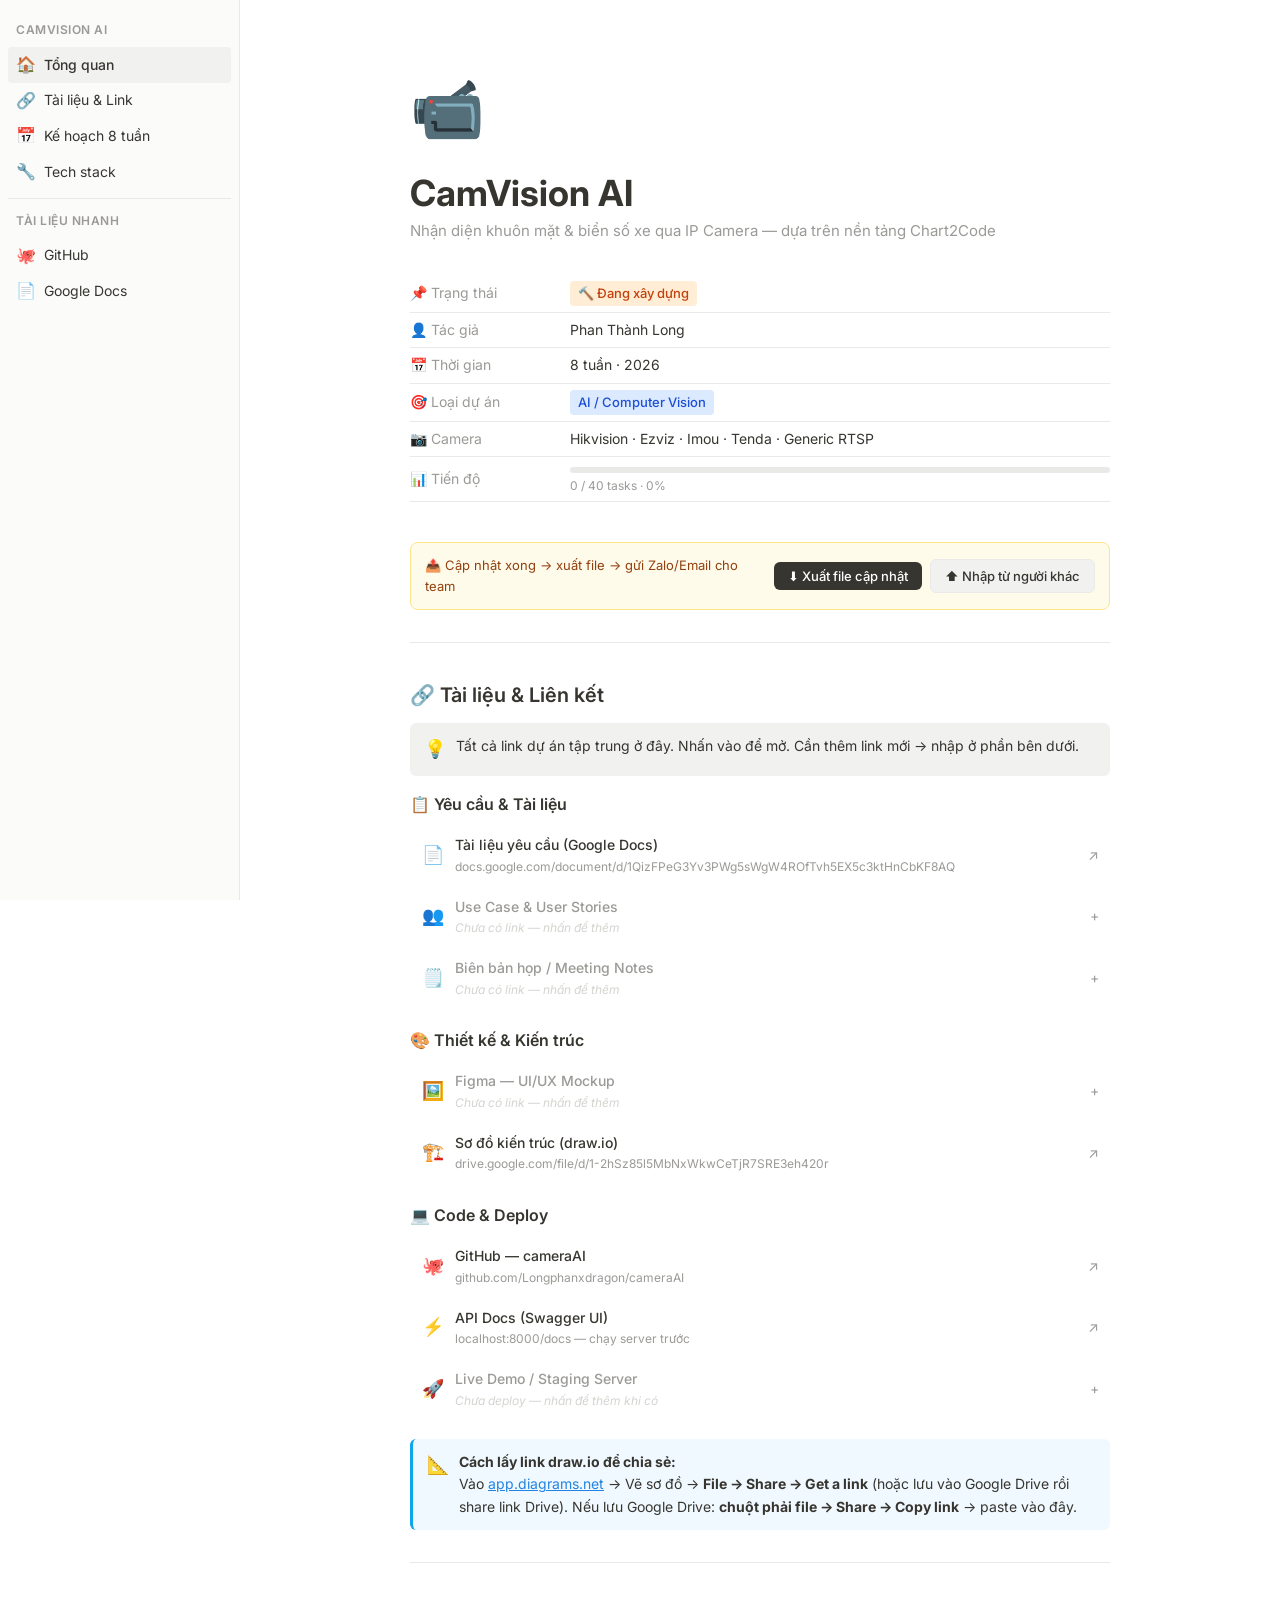
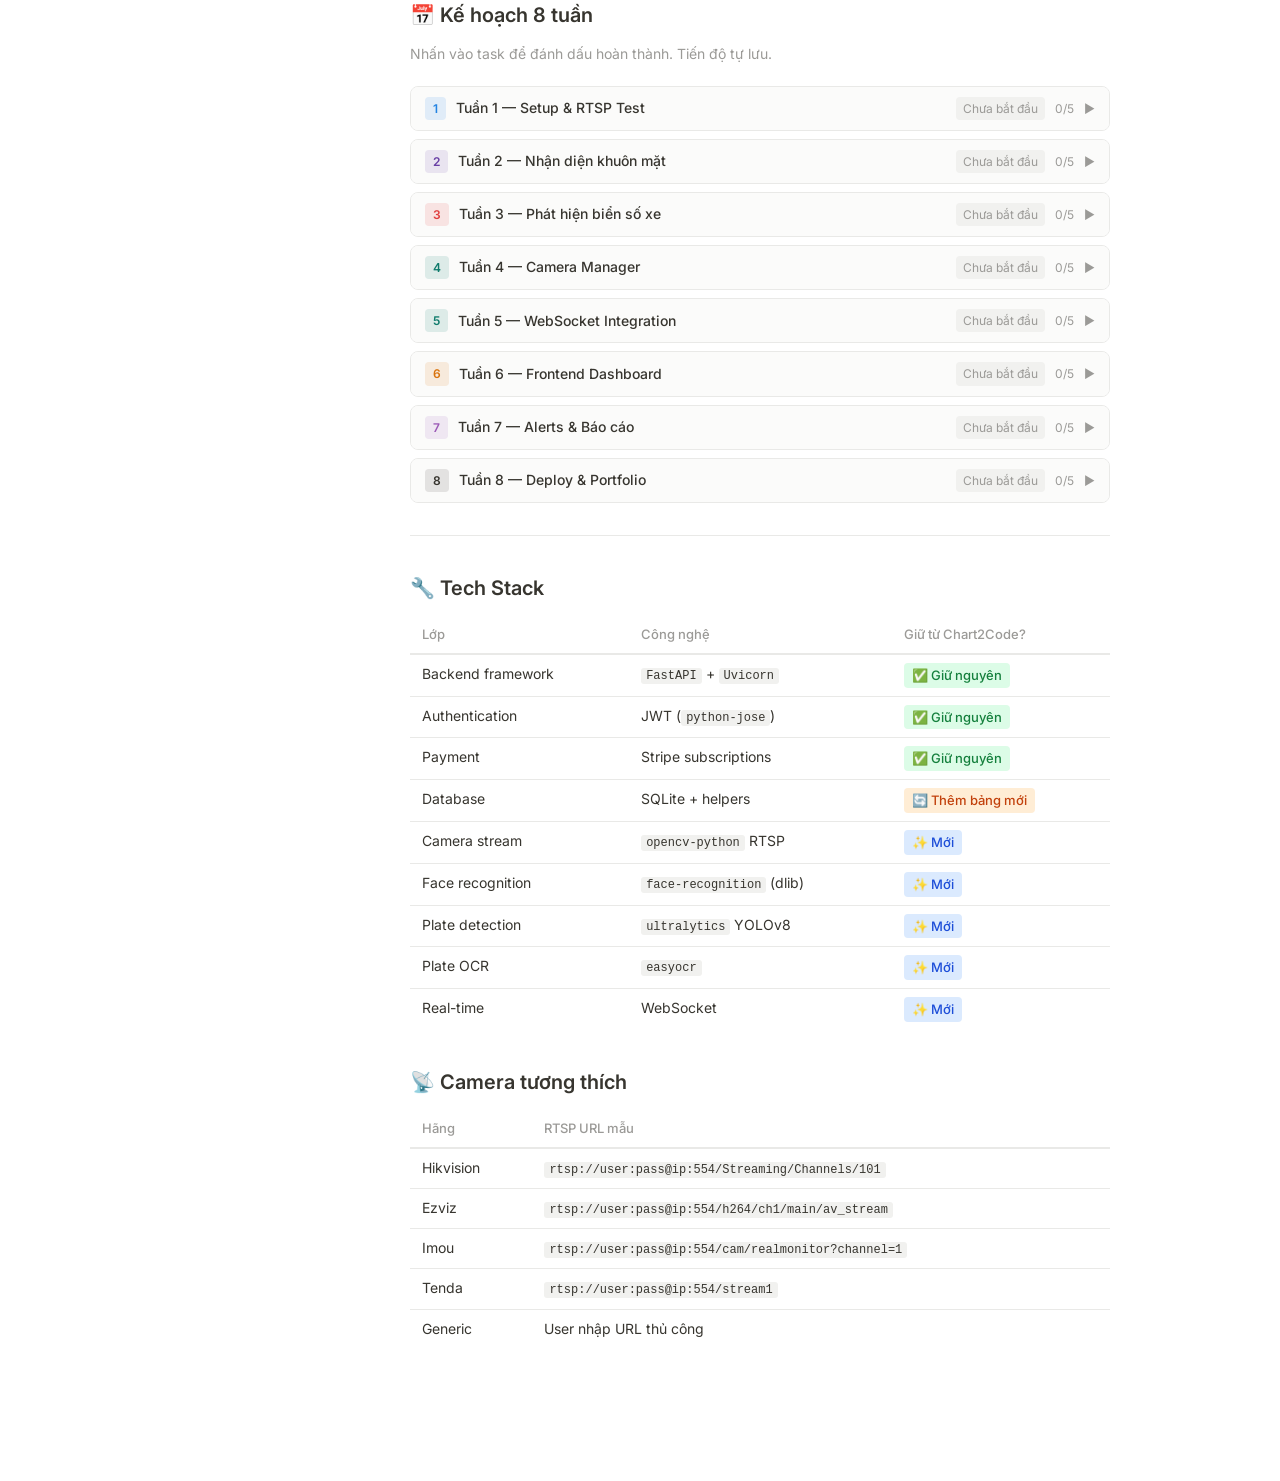
==== PROJECT_HUB.html @ f89daebc "feat: initial CamVision AI - IP camera face and plate recognition based on Chart2Code" ====
<!DOCTYPE html>
<html lang="vi">
<head>
  <meta charset="UTF-8" />
  <meta name="viewport" content="width=device-width, initial-scale=1.0" />
  <title>CamVision AI — Project Hub</title>
  <link href="https://fonts.googleapis.com/css2?family=Inter:wght@400;500;600;700&display=swap" rel="stylesheet" />
  <style>
    * { box-sizing: border-box; margin: 0; padding: 0; }

    :root {
      --text:     #37352f;
      --muted:    #9b9a97;
      --border:   #e9e9e7;
      --hover:    #f1f1ef;
      --blue:     #2383e2;
      --green:    #0f7b6c;
      --orange:   #d9730d;
      --red:      #e03e3e;
      --purple:   #6940a5;
      --bg:       #ffffff;
      --sidebar:  #fbfbfa;
      --tag-blue:   #dbeafe;
      --tag-green:  #dcfce7;
      --tag-orange: #ffedd5;
      --tag-red:    #fee2e2;
      --tag-purple: #f3e8ff;
      --tag-gray:   #f1f1ef;
    }

    body {
      font-family: 'Inter', -apple-system, sans-serif;
      background: var(--bg);
      color: var(--text);
      font-size: 15px;
      line-height: 1.6;
    }

    /* ── Layout ── */
    .layout { display: flex; min-height: 100vh; }

    /* ── Sidebar ── */
    .sidebar {
      width: 240px; flex-shrink: 0;
      background: var(--sidebar);
      border-right: 1px solid var(--border);
      padding: 16px 8px;
      position: sticky; top: 0; height: 100vh;
      overflow-y: auto;
    }
    .sidebar-title {
      font-size: 12px; font-weight: 600;
      color: var(--muted); text-transform: uppercase;
      letter-spacing: 0.5px; padding: 4px 8px; margin-bottom: 4px;
    }
    .sidebar-item {
      display: flex; align-items: center; gap: 8px;
      padding: 5px 8px; border-radius: 4px;
      font-size: 14px; cursor: pointer;
      color: var(--text); text-decoration: none;
      transition: background 0.1s;
    }
    .sidebar-item:hover { background: var(--hover); }
    .sidebar-item.active { background: var(--hover); font-weight: 500; }
    .sidebar-icon { font-size: 16px; width: 20px; text-align: center; flex-shrink: 0; }
    .sidebar-divider { height: 1px; background: var(--border); margin: 8px 0; }

    /* ── Main ── */
    .main { flex: 1; max-width: 860px; margin: 0 auto; padding: 60px 80px 120px; }

    @media (max-width: 768px) {
      .sidebar { display: none; }
      .main { padding: 32px 24px 80px; }
    }

    /* ── Header ── */
    .page-icon { font-size: 60px; margin-bottom: 16px; }
    .page-title {
      font-size: 36px; font-weight: 700;
      color: var(--text); margin-bottom: 4px; line-height: 1.2;
    }
    .page-desc { color: var(--muted); font-size: 15px; margin-bottom: 32px; }

    /* ── Properties (like Notion database) ── */
    .props { margin-bottom: 40px; }
    .prop-row {
      display: flex; align-items: center;
      padding: 6px 0; border-bottom: 1px solid var(--border);
      gap: 0;
    }
    .prop-label {
      width: 160px; flex-shrink: 0;
      font-size: 14px; color: var(--muted);
      display: flex; align-items: center; gap: 6px;
    }
    .prop-value { font-size: 14px; color: var(--text); flex: 1; }
    .prop-value a { color: var(--blue); text-decoration: none; }
    .prop-value a:hover { text-decoration: underline; }
    .tag {
      display: inline-flex; align-items: center;
      padding: 2px 8px; border-radius: 4px;
      font-size: 13px; font-weight: 500;
    }
    .tag-blue   { background: var(--tag-blue);   color: #1d4ed8; }
    .tag-green  { background: var(--tag-green);  color: #15803d; }
    .tag-orange { background: var(--tag-orange); color: #c2410c; }
    .tag-gray   { background: var(--tag-gray);   color: var(--muted); }

    /* ── Progress ── */
    .progress-wrap { margin-bottom: 40px; }
    .progress-label {
      display: flex; justify-content: space-between;
      font-size: 13px; color: var(--muted); margin-bottom: 6px;
    }
    .progress-bar-bg {
      height: 6px; background: var(--border); border-radius: 99px; overflow: hidden;
    }
    .progress-bar-fill {
      height: 100%; border-radius: 99px;
      background: #0f7b6c;
      transition: width 0.5s ease;
    }

    /* ── Divider ── */
    hr { border: none; border-top: 1px solid var(--border); margin: 32px 0; }

    /* ── Heading ── */
    h2 {
      font-size: 20px; font-weight: 600;
      margin-bottom: 12px; margin-top: 36px;
      display: flex; align-items: center; gap: 8px;
    }
    h2:first-child { margin-top: 0; }
    h3 { font-size: 16px; font-weight: 600; margin-bottom: 8px; color: var(--text); }

    /* ── Link grid (Notion-style callout cards) ── */
    .link-grid { display: flex; flex-direction: column; gap: 2px; margin-bottom: 8px; }
    .link-row {
      display: flex; align-items: center; gap: 10px;
      padding: 8px 10px; border-radius: 6px;
      text-decoration: none; color: var(--text);
      transition: background 0.1s;
      border: 1px solid transparent;
    }
    .link-row:hover { background: var(--hover); border-color: var(--border); }
    .link-icon { font-size: 18px; width: 24px; text-align: center; flex-shrink: 0; }
    .link-info { flex: 1; min-width: 0; }
    .link-name { font-size: 14px; font-weight: 500; }
    .link-url {
      font-size: 12px; color: var(--muted);
      white-space: nowrap; overflow: hidden; text-overflow: ellipsis;
    }
    .link-arrow { color: var(--muted); font-size: 14px; flex-shrink: 0; }
    .link-empty .link-url { color: #d4d4d0; font-style: italic; }
    .link-empty .link-name { color: var(--muted); }

    /* ── Timeline / Task list ── */
    .week-block { margin-bottom: 8px; border: 1px solid var(--border); border-radius: 8px; overflow: hidden; }
    .week-header {
      display: flex; align-items: center; gap: 10px;
      padding: 10px 14px; cursor: pointer;
      background: var(--sidebar);
      transition: background 0.1s;
      user-select: none;
    }
    .week-header:hover { background: var(--hover); }
    .week-num-badge {
      font-size: 12px; font-weight: 600;
      padding: 2px 8px; border-radius: 4px;
      flex-shrink: 0;
    }
    .week-title-text { font-weight: 500; font-size: 14px; flex: 1; }
    .week-progress-mini { font-size: 12px; color: var(--muted); }
    .week-chevron { color: var(--muted); font-size: 12px; transition: transform 0.2s; }
    .week-chevron.open { transform: rotate(90deg); }
    .week-status-tag { font-size: 12px; padding: 2px 7px; border-radius: 4px; }

    .week-tasks { border-top: 1px solid var(--border); }
    .task-item {
      display: flex; align-items: center; gap: 10px;
      padding: 8px 14px 8px 40px;
      cursor: pointer;
      transition: background 0.1s;
      border-bottom: 1px solid var(--border);
    }
    .task-item:last-child { border-bottom: none; }
    .task-item:hover { background: var(--hover); }
    .task-cb {
      width: 16px; height: 16px; border-radius: 3px;
      border: 1.5px solid #d4d4d0;
      display: flex; align-items: center; justify-content: center;
      flex-shrink: 0; font-size: 10px; font-weight: 700;
      transition: all 0.15s;
    }
    .task-item.done .task-cb { background: var(--green); border-color: var(--green); color: white; }
    .task-item.done .task-cb::after { content: '✓'; }
    .task-item.done .task-label { text-decoration: line-through; color: var(--muted); }
    .task-label { font-size: 14px; }

    /* ── Export bar ── */
    .export-bar {
      display: flex; align-items: center; gap: 8px; flex-wrap: wrap;
      padding: 12px 14px; border-radius: 8px;
      background: #fffbeb; border: 1px solid #fde68a;
      margin-bottom: 32px; font-size: 13px;
    }
    .export-note { color: #92400e; flex: 1; font-size: 13px; }
    .btn {
      padding: 6px 14px; border-radius: 6px;
      font-size: 13px; font-weight: 500; cursor: pointer;
      border: none; transition: all 0.15s; font-family: inherit;
    }
    .btn-primary { background: #37352f; color: white; }
    .btn-primary:hover { background: #1a1a1a; }
    .btn-secondary { background: var(--hover); color: var(--text); border: 1px solid var(--border); }
    .btn-secondary:hover { background: var(--border); }

    /* ── Callout ── */
    .callout {
      display: flex; gap: 10px;
      background: var(--hover); border-radius: 6px;
      padding: 12px 14px; margin-bottom: 16px;
      font-size: 14px; line-height: 1.6;
    }
    .callout-icon { font-size: 18px; flex-shrink: 0; }

    /* ── Toast ── */
    #toast {
      position: fixed; bottom: 24px; right: 24px;
      background: #37352f; color: white;
      border-radius: 8px; padding: 10px 16px; font-size: 13px;
      box-shadow: 0 4px 16px rgba(0,0,0,0.15);
      transform: translateY(60px); opacity: 0;
      transition: all 0.3s cubic-bezier(0.34,1.56,0.64,1);
      z-index: 999; pointer-events: none;
    }
    #toast.show { transform: translateY(0); opacity: 1; }

    /* ── Table ── */
    table { width: 100%; border-collapse: collapse; font-size: 14px; margin-bottom: 16px; }
    th { text-align: left; padding: 8px 12px; border-bottom: 2px solid var(--border); color: var(--muted); font-weight: 500; font-size: 13px; }
    td { padding: 8px 12px; border-bottom: 1px solid var(--border); vertical-align: top; }
    tr:last-child td { border-bottom: none; }
    code { font-family: monospace; background: var(--hover); padding: 1px 5px; border-radius: 3px; font-size: 12px; }
  </style>
</head>
<body>
<div id="toast"></div>

<div class="layout">

  <!-- ── Sidebar ── -->
  <nav class="sidebar">
    <div class="sidebar-title">CamVision AI</div>
    <a href="#overview" class="sidebar-item active"><span class="sidebar-icon">🏠</span> Tổng quan</a>
    <a href="#links" class="sidebar-item"><span class="sidebar-icon">🔗</span> Tài liệu & Link</a>
    <a href="#plan" class="sidebar-item"><span class="sidebar-icon">📅</span> Kế hoạch 8 tuần</a>
    <a href="#stack" class="sidebar-item"><span class="sidebar-icon">🔧</span> Tech stack</a>
    <div class="sidebar-divider"></div>
    <div class="sidebar-title">Tài liệu nhanh</div>
    <a href="https://github.com/Longphanxdragon/cameraAI" target="_blank" class="sidebar-item">
      <span class="sidebar-icon">🐙</span> GitHub
    </a>
    <a href="https://docs.google.com/document/d/1QizFPeG3Yv3PWg5sWgW4ROfTvh5EX5c3ktHnCbKF8AQ/edit?hl=vi&tab=t.0" target="_blank" class="sidebar-item">
      <span class="sidebar-icon">📄</span> Google Docs
    </a>
  </nav>

  <!-- ── Main ── -->
  <main class="main">

    <div class="page-icon">📹</div>
    <div class="page-title">CamVision AI</div>
    <div class="page-desc">Nhận diện khuôn mặt & biển số xe qua IP Camera — dựa trên nền tảng Chart2Code</div>

    <!-- Properties -->
    <div class="props" id="overview">
      <div class="prop-row">
        <div class="prop-label">📌 Trạng thái</div>
        <div class="prop-value"><span class="tag tag-orange">🔨 Đang xây dựng</span></div>
      </div>
      <div class="prop-row">
        <div class="prop-label">👤 Tác giả</div>
        <div class="prop-value">Phan Thành Long</div>
      </div>
      <div class="prop-row">
        <div class="prop-label">📅 Thời gian</div>
        <div class="prop-value">8 tuần · 2026</div>
      </div>
      <div class="prop-row">
        <div class="prop-label">🎯 Loại dự án</div>
        <div class="prop-value"><span class="tag tag-blue">AI / Computer Vision</span></div>
      </div>
      <div class="prop-row">
        <div class="prop-label">📷 Camera</div>
        <div class="prop-value">Hikvision · Ezviz · Imou · Tenda · Generic RTSP</div>
      </div>
      <div class="prop-row">
        <div class="prop-label">📊 Tiến độ</div>
        <div class="prop-value" style="flex:1">
          <div class="progress-bar-bg" style="margin-top:4px">
            <div class="progress-bar-fill" id="prog-bar" style="width:0%"></div>
          </div>
          <div style="font-size:12px;color:var(--muted);margin-top:3px" id="prog-text">0 / 40 tasks</div>
        </div>
      </div>
    </div>

    <!-- Export bar -->
    <div class="export-bar">
      <span class="export-note">📤 Cập nhật xong → xuất file → gửi Zalo/Email cho team</span>
      <button class="btn btn-primary" onclick="exportFile()">⬇ Xuất file cập nhật</button>
      <label class="btn btn-secondary" style="cursor:pointer">
        ⬆ Nhập từ người khác
        <input type="file" accept=".html" onchange="importFile(event)" style="display:none" />
      </label>
    </div>

    <hr id="links" />

    <!-- Links section -->
    <h2>🔗 Tài liệu & Liên kết</h2>

    <div class="callout">
      <span class="callout-icon">💡</span>
      <div>Tất cả link dự án tập trung ở đây. Nhấn vào để mở. Cần thêm link mới → nhập ở phần bên dưới.</div>
    </div>

    <h3>📋 Yêu cầu & Tài liệu</h3>
    <div class="link-grid">
      <a href="https://docs.google.com/document/d/1QizFPeG3Yv3PWg5sWgW4ROfTvh5EX5c3ktHnCbKF8AQ/edit?hl=vi&tab=t.0" target="_blank" class="link-row" id="card-srs">
        <span class="link-icon">📄</span>
        <div class="link-info">
          <div class="link-name">Tài liệu yêu cầu (Google Docs)</div>
          <div class="link-url" id="url-srs">docs.google.com/document/d/1QizFPeG3Yv3PWg5sWgW4ROfTvh5EX5c3ktHnCbKF8AQ</div>
        </div>
        <span class="link-arrow">↗</span>
      </a>

      <div class="link-row link-empty" id="card-usecase" onclick="promptLink('usecase','👥 Use Case / User Stories','Nhập link Google Docs hoặc Notion...')">
        <span class="link-icon">👥</span>
        <div class="link-info">
          <div class="link-name">Use Case & User Stories</div>
          <div class="link-url" id="url-usecase">Chưa có link — nhấn để thêm</div>
        </div>
        <span class="link-arrow">+</span>
      </div>

      <div class="link-row link-empty" id="card-meeting" onclick="promptLink('meeting','🗒 Biên bản họp','Nhập link Google Docs...')">
        <span class="link-icon">🗒️</span>
        <div class="link-info">
          <div class="link-name">Biên bản họp / Meeting Notes</div>
          <div class="link-url" id="url-meeting">Chưa có link — nhấn để thêm</div>
        </div>
        <span class="link-arrow">+</span>
      </div>
    </div>

    <h3 style="margin-top:20px">🎨 Thiết kế & Kiến trúc</h3>
    <div class="link-grid">
      <div class="link-row link-empty" id="card-figma" onclick="promptLink('figma','🖼 Figma Design','Nhập link Figma...')">
        <span class="link-icon">🖼️</span>
        <div class="link-info">
          <div class="link-name">Figma — UI/UX Mockup</div>
          <div class="link-url" id="url-figma">Chưa có link — nhấn để thêm</div>
        </div>
        <span class="link-arrow">+</span>
      </div>

      <a href="https://drive.google.com/file/d/1-2hSz85l5MbNxWkwCeTjR7SRE3eh420r/view?usp=sharing" target="_blank" class="link-row" id="card-arch">
        <span class="link-icon">🏗️</span>
        <div class="link-info">
          <div class="link-name">Sơ đồ kiến trúc (draw.io)</div>
          <div class="link-url" id="url-arch">drive.google.com/file/d/1-2hSz85l5MbNxWkwCeTjR7SRE3eh420r</div>
        </div>
        <span class="link-arrow">↗</span>
      </a>
    </div>

    <h3 style="margin-top:20px">💻 Code & Deploy</h3>
    <div class="link-grid">
      <a href="https://github.com/Longphanxdragon/cameraAI" target="_blank" class="link-row" id="card-github">
        <span class="link-icon">🐙</span>
        <div class="link-info">
          <div class="link-name">GitHub — cameraAI</div>
          <div class="link-url" id="url-github">github.com/Longphanxdragon/cameraAI</div>
        </div>
        <span class="link-arrow">↗</span>
      </a>

      <a href="http://localhost:8000/docs" target="_blank" class="link-row" id="card-api">
        <span class="link-icon">⚡</span>
        <div class="link-info">
          <div class="link-name">API Docs (Swagger UI)</div>
          <div class="link-url" id="url-api">localhost:8000/docs — chạy server trước</div>
        </div>
        <span class="link-arrow">↗</span>
      </a>

      <div class="link-row link-empty" id="card-deploy" onclick="promptLink('deploy','🚀 Live Demo','Nhập link Railway/Render/VPS...')">
        <span class="link-icon">🚀</span>
        <div class="link-info">
          <div class="link-name">Live Demo / Staging Server</div>
          <div class="link-url" id="url-deploy">Chưa deploy — nhấn để thêm khi có</div>
        </div>
        <span class="link-arrow">+</span>
      </div>
    </div>

    <!-- draw.io hướng dẫn -->
    <div class="callout" style="margin-top:20px;background:#f0f9ff;border-left:3px solid #0ea5e9">
      <span class="callout-icon">📐</span>
      <div>
        <strong>Cách lấy link draw.io để chia sẻ:</strong><br/>
        Vào <a href="https://app.diagrams.net" target="_blank" style="color:var(--blue)">app.diagrams.net</a>
        → Vẽ sơ đồ → <strong>File → Share → Get a link</strong> (hoặc lưu vào Google Drive rồi share link Drive).
        Nếu lưu Google Drive: <strong>chuột phải file → Share → Copy link</strong> → paste vào đây.
      </div>
    </div>

    <hr id="plan" />

    <!-- 8-week plan -->
    <h2>📅 Kế hoạch 8 tuần</h2>
    <p style="color:var(--muted);font-size:14px;margin-bottom:20px">Nhấn vào task để đánh dấu hoàn thành. Tiến độ tự lưu.</p>
    <div id="timeline"></div>

    <hr id="stack" />

    <!-- Tech stack -->
    <h2>🔧 Tech Stack</h2>
    <table>
      <tr><th>Lớp</th><th>Công nghệ</th><th>Giữ từ Chart2Code?</th></tr>
      <tr><td>Backend framework</td><td><code>FastAPI</code> + <code>Uvicorn</code></td><td><span class="tag tag-green">✅ Giữ nguyên</span></td></tr>
      <tr><td>Authentication</td><td>JWT (<code>python-jose</code>)</td><td><span class="tag tag-green">✅ Giữ nguyên</span></td></tr>
      <tr><td>Payment</td><td>Stripe subscriptions</td><td><span class="tag tag-green">✅ Giữ nguyên</span></td></tr>
      <tr><td>Database</td><td>SQLite + helpers</td><td><span class="tag tag-orange">🔄 Thêm bảng mới</span></td></tr>
      <tr><td>Camera stream</td><td><code>opencv-python</code> RTSP</td><td><span class="tag tag-blue">✨ Mới</span></td></tr>
      <tr><td>Face recognition</td><td><code>face-recognition</code> (dlib)</td><td><span class="tag tag-blue">✨ Mới</span></td></tr>
      <tr><td>Plate detection</td><td><code>ultralytics</code> YOLOv8</td><td><span class="tag tag-blue">✨ Mới</span></td></tr>
      <tr><td>Plate OCR</td><td><code>easyocr</code></td><td><span class="tag tag-blue">✨ Mới</span></td></tr>
      <tr><td>Real-time</td><td>WebSocket</td><td><span class="tag tag-blue">✨ Mới</span></td></tr>
    </table>

    <h2>📡 Camera tương thích</h2>
    <table>
      <tr><th>Hãng</th><th>RTSP URL mẫu</th></tr>
      <tr><td>Hikvision</td><td><code>rtsp://user:pass@ip:554/Streaming/Channels/101</code></td></tr>
      <tr><td>Ezviz</td><td><code>rtsp://user:pass@ip:554/h264/ch1/main/av_stream</code></td></tr>
      <tr><td>Imou</td><td><code>rtsp://user:pass@ip:554/cam/realmonitor?channel=1</code></td></tr>
      <tr><td>Tenda</td><td><code>rtsp://user:pass@ip:554/stream1</code></td></tr>
      <tr><td>Generic</td><td>User nhập URL thủ công</td></tr>
    </table>

  </main>
</div>

<script>
/* ──────────────── DATA ──────────────── */
const GITHUB = 'https://github.com/Longphanxdragon/cameraAI';
const GDOC   = 'https://docs.google.com/document/d/1QizFPeG3Yv3PWg5sWgW4ROfTvh5EX5c3ktHnCbKF8AQ/edit?hl=vi&tab=t.0';

// ── Links mặc định (đã có link thật) ──
const DEFAULT_LINKS = {
  'href-github': GITHUB,
  'href-srs':    GDOC,
};

const WEEKS = [
  { num:1, color:'#2383e2', title:'Tuần 1 — Setup & RTSP Test',        focus:'Chạy Chart2Code gốc, test kết nối RTSP',
    tasks:['Review toàn bộ Chart2Code — hiểu flow main.py → ml_service.py','Cài dependencies: opencv-python, face-recognition, ultralytics, easyocr','Test kết nối RTSP với camera hoặc video file giả lập','Tạo script test_rtsp.py — confirm đọc được frame','Cập nhật requirements.txt'] },
  { num:2, color:'#6940a5', title:'Tuần 2 — Nhận diện khuôn mặt',      focus:'Module face_recognizer.py độc lập',
    tasks:['Tạo src/face_recognizer.py (thay predict.py)','Tạo data/known_faces/ — thêm 5-10 ảnh người test','Implement: load → detect → trả bbox + tên','Test với ảnh tĩnh, benchmark fps','Viết unit test tests/test_face_recognizer.py'] },
  { num:3, color:'#e03e3e', title:'Tuần 3 — Phát hiện biển số xe',     focus:'YOLOv8 detect + EasyOCR đọc biển số VN',
    tasks:['Download YOLOv8n pre-trained model','Tạo src/plate_detector.py','Implement: detect bbox → crop → EasyOCR → clean text','Xử lý định dạng biển số VN: 51A-123.45, 30H-1234','Test với 20+ ảnh biển số thực tế'] },
  { num:4, color:'#0f7b6c', title:'Tuần 4 — Camera Manager',           focus:'Đa hãng, RTSP pool, auto-reconnect',
    tasks:['Tạo src/camera_manager.py với RTSP templates','Implement auto-reconnect khi mất kết nối','Thêm bảng cameras vào SQLite DB','API CRUD: GET/POST/DELETE /api/cameras','Test kết nối với ≥ 2 brand camera khác nhau'] },
  { num:5, color:'#0f7b6c', title:'Tuần 5 — WebSocket Integration',    focus:'AI pipeline vào FastAPI real-time',
    tasks:['Thêm WebSocket /ws/stream/{cam_id} vào main.py','Pipeline: cam_id → RTSP URL → frame → AI → JSON','Xác thực JWT qua WebSocket (token URL param)','Tích hợp credit system cho phiên stream','Lưu detection log vào bảng detections'] },
  { num:6, color:'#d9730d', title:'Tuần 6 — Frontend Dashboard',       focus:'Live view + bounding box overlay',
    tasks:['Trang cameras.html — quản lý danh sách camera','Form thêm camera: chọn hãng → auto-generate RTSP URL','Trang live.html — canvas overlay bounding boxes','WebSocket client: nhận JSON → vẽ boxes + label','History panel: log detection trong ngày'] },
  { num:7, color:'#9b59b6', title:'Tuần 7 — Alerts & Báo cáo',        focus:'Email cảnh báo, analytics, whitelist',
    tasks:['Alert system: email khi phát hiện người lạ / biển số lạ','Whitelist: danh sách biển số/khuôn mặt được phép','Trang reports.html: biểu đồ detection theo giờ/ngày','Export CSV log detections','Performance tuning: multi-thread, frame skip'] },
  { num:8, color:'#37352f', title:'Tuần 8 — Deploy & Portfolio',       focus:'Production-ready, đóng gói fresher portfolio',
    tasks:['Viết README.md đầy đủ + API documentation','Tạo docker-compose.yml cho dễ deploy','Test với ≥ 3 hãng camera khác nhau','Load test: 4 camera đồng thời, đo CPU/RAM','Quay video demo 3-5 phút cho portfolio'] },
];

/* ──────────────── STATE ──────────────── */
const KEY = 'camvision_v2';
// EXPORTED_STATE_START
let state = {}; // EXPORTED STATE — đừng sửa dòng này
// EXPORTED_STATE_END

function boot() {
  // Merge: default links → exported state → localStorage
  state = { ...DEFAULT_LINKS, ...state };
  try {
    const ls = localStorage.getItem(KEY);
    if (ls) state = { ...state, ...JSON.parse(ls) };
  } catch(e) {}
  save();
}

function save() {
  localStorage.setItem(KEY, JSON.stringify(state));
}

/* ──────────────── TOAST ──────────────── */
function toast(msg) {
  const t = document.getElementById('toast');
  t.textContent = msg;
  t.classList.add('show');
  setTimeout(() => t.classList.remove('show'), 2500);
}

/* ──────────────── PROMPT LINK ──────────────── */
function promptLink(id, label, placeholder) {
  const current = state['href-' + id] || '';
  const url = window.prompt(`${label}\n\nPaste link vào đây:`, current || placeholder);
  if (url === null) return; // cancelled
  const cleaned = url.trim();
  if (!cleaned || cleaned === placeholder) return;
  state['href-' + id] = cleaned;
  save();
  applyLink(id, cleaned);
  toast('✅ Đã lưu link!');
}

function applyLink(id, url) {
  const card = document.getElementById('card-' + id);
  const urlEl = document.getElementById('url-' + id);
  if (!card || !urlEl) return;

  urlEl.textContent = url.length > 60 ? url.slice(0, 59) + '…' : url;
  card.classList.remove('link-empty');

  // Nếu là div thì đổi thành link thật
  if (card.tagName === 'DIV') {
    card.onclick = null;
    card.style.cursor = 'pointer';
    card.addEventListener('click', () => window.open(url, '_blank'));
    // Đổi arrow
    const arrow = card.querySelector('.link-arrow');
    if (arrow) arrow.textContent = '↗';
  }
}

/* ──────────────── TASK TOGGLE ──────────────── */
function toggleTask(wk, ti) {
  const k = `w${wk}t${ti}`;
  state[k] = state[k] === 'done' ? undefined : 'done';
  if (!state[k]) delete state[k];
  save();
  renderProgress();
  // Re-render just that week header
  const header = document.getElementById(`wh-${wk}`);
  if (header) updateWeekHeader(wk, header);
}

/* ──────────────── RENDER TIMELINE ──────────────── */
function renderTimeline() {
  const container = document.getElementById('timeline');
  container.innerHTML = '';
  WEEKS.forEach(week => {
    const block = document.createElement('div');
    block.className = 'week-block';

    // Header
    const header = document.createElement('div');
    header.className = 'week-header';
    header.id = `wh-${week.num}`;
    header.onclick = () => {
      const tasks = document.getElementById(`wt-${week.num}`);
      const ch = header.querySelector('.week-chevron');
      const open = tasks.style.display !== 'none';
      tasks.style.display = open ? 'none' : 'block';
      ch.classList.toggle('open', !open);
    };
    block.appendChild(header);
    updateWeekHeader(week.num, header);

    // Tasks
    const tasksDiv = document.createElement('div');
    tasksDiv.className = 'week-tasks';
    tasksDiv.id = `wt-${week.num}`;
    tasksDiv.style.display = 'none'; // collapsed by default

    week.tasks.forEach((task, i) => {
      const item = document.createElement('div');
      const isDone = state[`w${week.num}t${i}`] === 'done';
      item.className = 'task-item' + (isDone ? ' done' : '');
      item.innerHTML = `<div class="task-cb"></div><span class="task-label">${task}</span>`;
      item.onclick = () => {
        toggleTask(week.num, i);
        const nowDone = state[`w${week.num}t${i}`] === 'done';
        item.className = 'task-item' + (nowDone ? ' done' : '');
      };
      tasksDiv.appendChild(item);
    });
    block.appendChild(tasksDiv);
    container.appendChild(block);
  });
}

function updateWeekHeader(weekNum, header) {
  const week = WEEKS.find(w => w.num === weekNum);
  const done = week.tasks.filter((_, i) => state[`w${weekNum}t${i}`] === 'done').length;
  const total = week.tasks.length;
  const allDone = done === total;
  const anyDone = done > 0;

  const statusText = allDone ? '✓ Xong' : anyDone ? '⏳ Đang làm' : 'Chưa bắt đầu';
  const statusBg   = allDone ? '#dcfce7' : anyDone ? '#ffedd5' : '#f1f1ef';
  const statusColor= allDone ? '#15803d' : anyDone ? '#c2410c' : '#9b9a97';

  const existing = document.getElementById(`wh-${weekNum}`);
  const isOpen = existing ? existing.querySelector('.week-chevron')?.classList.contains('open') : false;

  header.innerHTML = `
    <span class="week-num-badge" style="background:${week.color}20;color:${week.color}">${week.num}</span>
    <span class="week-title-text">${week.title}</span>
    <span class="week-status-tag" style="background:${statusBg};color:${statusColor}">${statusText}</span>
    <span class="week-progress-mini">${done}/${total}</span>
    <span class="week-chevron ${isOpen ? 'open' : ''}">▶</span>
  `;
}

/* ──────────────── RENDER PROGRESS ──────────────── */
function renderProgress() {
  let done = 0, total = 0;
  WEEKS.forEach(w => {
    total += w.tasks.length;
    w.tasks.forEach((_, i) => { if (state[`w${w.num}t${i}`] === 'done') done++; });
  });
  const pct = total ? Math.round(done / total * 100) : 0;
  document.getElementById('prog-bar').style.width = pct + '%';
  document.getElementById('prog-text').textContent = `${done} / ${total} tasks · ${pct}%`;
}

/* ──────────────── RESTORE LINKS ──────────────── */
function restoreLinks() {
  const ids = ['usecase','meeting','figma','arch','deploy'];
  ids.forEach(id => {
    const url = state['href-' + id];
    if (url) applyLink(id, url);
  });
}

/* ──────────────── EXPORT ──────────────── */
function exportFile() {
  const stateJson = JSON.stringify(state);
  let html = document.documentElement.outerHTML;
  html = html.replace(
    /\/\/ EXPORTED_STATE_START[\s\S]*?\/\/ EXPORTED_STATE_END/,
    `// EXPORTED_STATE_START\nlet state = ${stateJson}; // EXPORTED STATE — đừng sửa dòng này\n// EXPORTED_STATE_END`
  );
  const now = new Date();
  const stamp = now.toISOString().slice(0,10).replace(/-/g,'');
  const filename = `CamVision_Hub_${stamp}.html`;
  const blob = new Blob([html], { type: 'text/html;charset=utf-8' });
  const url  = URL.createObjectURL(blob);
  const a = document.createElement('a');
  a.href = url; a.download = filename; a.click();
  URL.revokeObjectURL(url);
  toast(`✅ Đã xuất "${filename}" — gửi file này cho team!`);
}

/* ──────────────── IMPORT ──────────────── */
function importFile(event) {
  const file = event.target.files[0];
  if (!file) return;
  const reader = new FileReader();
  reader.onload = e => {
    try {
      const match = e.target.result.match(/let state = (\{.*?\}); \/\/ EXPORTED STATE/);
      if (!match) { toast('⚠️ File không hợp lệ'); return; }
      const imported = JSON.parse(match[1]);
      state = { ...state, ...imported };
      save();
      restoreLinks();
      renderProgress();
      renderTimeline();
      toast('✅ Đã nhập tiến độ thành công!');
    } catch(err) { toast('❌ Lỗi: ' + err.message); }
    event.target.value = '';
  };
  reader.readAsText(file, 'utf-8');
}

/* ──────────────── INIT ──────────────── */
document.addEventListener('DOMContentLoaded', () => {
  boot();
  renderTimeline();
  renderProgress();
  restoreLinks();
});
</script>
</body>
</html>
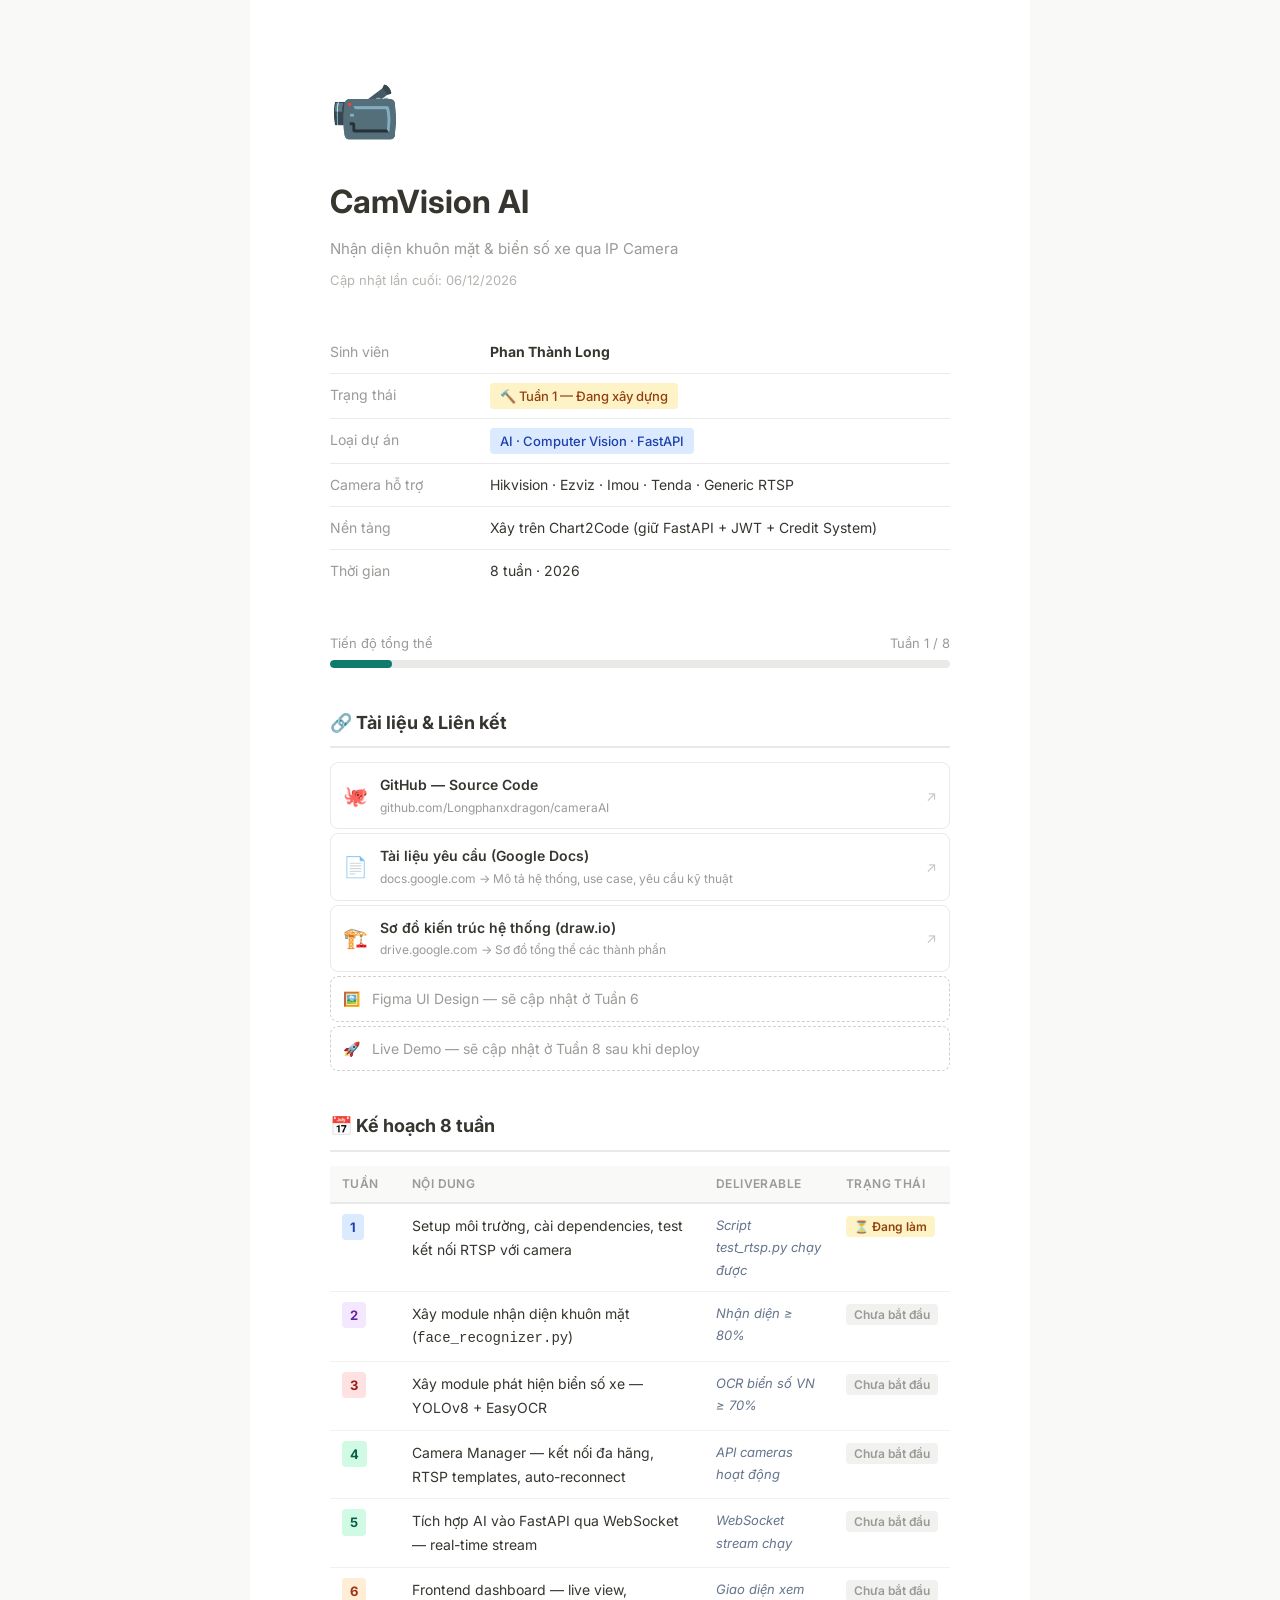
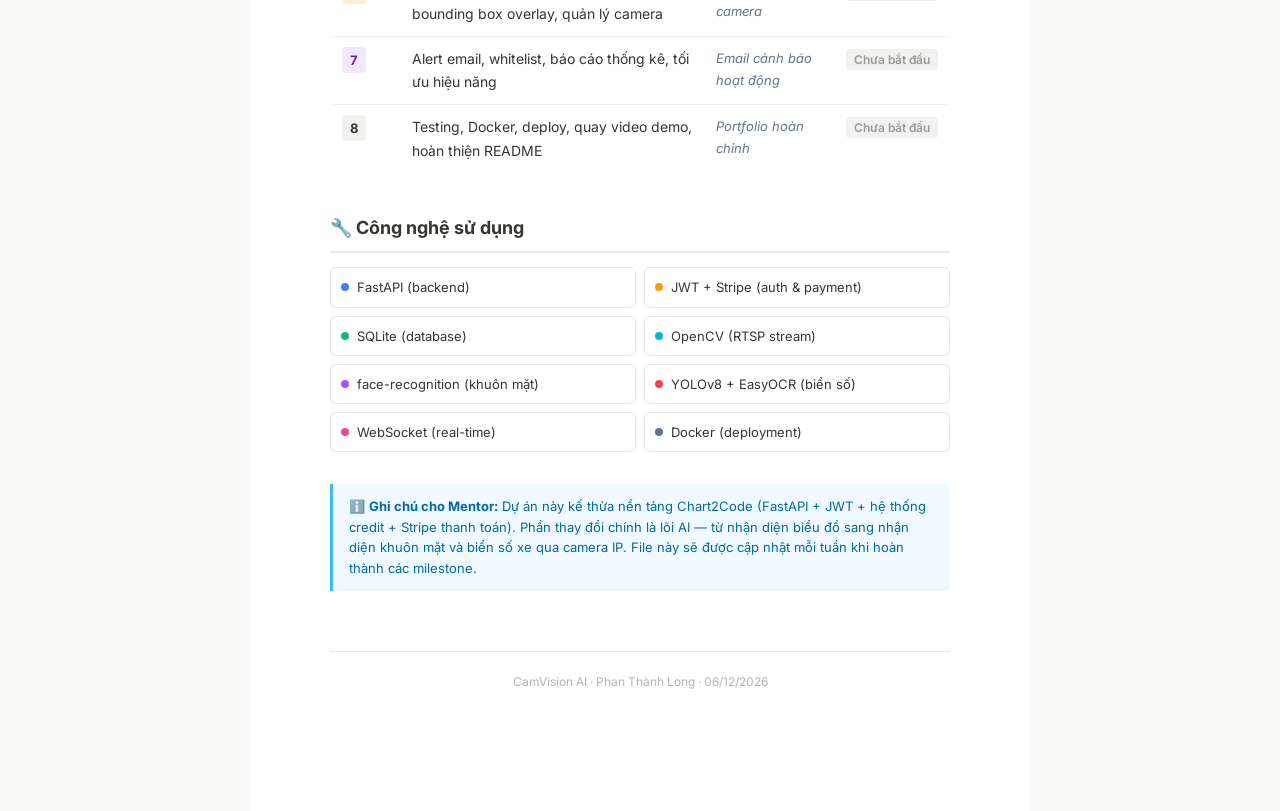
==== commit e45d06af: "refactor: restructure code by week" ====
--- a/PROJECT_HUB.html
+++ b/PROJECT_HUB.html
@@ -3,697 +3,319 @@
 <head>
   <meta charset="UTF-8" />
   <meta name="viewport" content="width=device-width, initial-scale=1.0" />
-  <title>CamVision AI — Project Hub</title>
+  <title>CamVision AI — Báo cáo dự án</title>
   <link href="https://fonts.googleapis.com/css2?family=Inter:wght@400;500;600;700&display=swap" rel="stylesheet" />
   <style>
     * { box-sizing: border-box; margin: 0; padding: 0; }
-
-    :root {
-      --text:     #37352f;
-      --muted:    #9b9a97;
-      --border:   #e9e9e7;
-      --hover:    #f1f1ef;
-      --blue:     #2383e2;
-      --green:    #0f7b6c;
-      --orange:   #d9730d;
-      --red:      #e03e3e;
-      --purple:   #6940a5;
-      --bg:       #ffffff;
-      --sidebar:  #fbfbfa;
-      --tag-blue:   #dbeafe;
-      --tag-green:  #dcfce7;
-      --tag-orange: #ffedd5;
-      --tag-red:    #fee2e2;
-      --tag-purple: #f3e8ff;
-      --tag-gray:   #f1f1ef;
-    }
-
     body {
-      font-family: 'Inter', -apple-system, sans-serif;
-      background: var(--bg);
-      color: var(--text);
+      font-family: 'Inter', sans-serif;
+      background: #f9f9f8;
+      color: #37352f;
       font-size: 15px;
-      line-height: 1.6;
-    }
-
-    /* ── Layout ── */
-    .layout { display: flex; min-height: 100vh; }
-
-    /* ── Sidebar ── */
-    .sidebar {
-      width: 240px; flex-shrink: 0;
-      background: var(--sidebar);
-      border-right: 1px solid var(--border);
-      padding: 16px 8px;
-      position: sticky; top: 0; height: 100vh;
-      overflow-y: auto;
-    }
-    .sidebar-title {
-      font-size: 12px; font-weight: 600;
-      color: var(--muted); text-transform: uppercase;
-      letter-spacing: 0.5px; padding: 4px 8px; margin-bottom: 4px;
-    }
-    .sidebar-item {
+      line-height: 1.7;
+    }
+    .page {
+      max-width: 780px;
+      margin: 0 auto;
+      background: #fff;
+      min-height: 100vh;
+      padding: 64px 80px 120px;
+    }
+    @media(max-width:640px){ .page { padding: 32px 24px 80px; } }
+
+    /* ── Header ── */
+    .emoji { font-size: 56px; margin-bottom: 16px; }
+    h1 { font-size: 32px; font-weight: 700; margin-bottom: 6px; }
+    .tagline { color: #9b9a97; font-size: 15px; margin-bottom: 8px; }
+    .updated { font-size: 13px; color: #b5b4b0; margin-bottom: 40px; }
+
+    /* ── Info table ── */
+    .info-table { width: 100%; border-collapse: collapse; margin-bottom: 40px; }
+    .info-table tr { border-bottom: 1px solid #e9e9e7; }
+    .info-table tr:last-child { border-bottom: none; }
+    .info-table td { padding: 9px 0; font-size: 14px; vertical-align: top; }
+    .info-table td:first-child { color: #9b9a97; width: 160px; }
+    .tag {
+      display: inline-block; padding: 2px 10px; border-radius: 4px;
+      font-size: 13px; font-weight: 500;
+    }
+    .tag-yellow { background: #fef3c7; color: #92400e; }
+    .tag-blue   { background: #dbeafe; color: #1e40af; }
+
+    /* ── Section heading ── */
+    h2 {
+      font-size: 18px; font-weight: 700;
+      margin: 40px 0 14px;
+      padding-bottom: 8px;
+      border-bottom: 2px solid #e9e9e7;
       display: flex; align-items: center; gap: 8px;
-      padding: 5px 8px; border-radius: 4px;
-      font-size: 14px; cursor: pointer;
-      color: var(--text); text-decoration: none;
-      transition: background 0.1s;
-    }
-    .sidebar-item:hover { background: var(--hover); }
-    .sidebar-item.active { background: var(--hover); font-weight: 500; }
-    .sidebar-icon { font-size: 16px; width: 20px; text-align: center; flex-shrink: 0; }
-    .sidebar-divider { height: 1px; background: var(--border); margin: 8px 0; }
-
-    /* ── Main ── */
-    .main { flex: 1; max-width: 860px; margin: 0 auto; padding: 60px 80px 120px; }
-
-    @media (max-width: 768px) {
-      .sidebar { display: none; }
-      .main { padding: 32px 24px 80px; }
-    }
-
-    /* ── Header ── */
-    .page-icon { font-size: 60px; margin-bottom: 16px; }
-    .page-title {
-      font-size: 36px; font-weight: 700;
-      color: var(--text); margin-bottom: 4px; line-height: 1.2;
-    }
-    .page-desc { color: var(--muted); font-size: 15px; margin-bottom: 32px; }
-
-    /* ── Properties (like Notion database) ── */
-    .props { margin-bottom: 40px; }
-    .prop-row {
-      display: flex; align-items: center;
-      padding: 6px 0; border-bottom: 1px solid var(--border);
-      gap: 0;
-    }
-    .prop-label {
-      width: 160px; flex-shrink: 0;
-      font-size: 14px; color: var(--muted);
-      display: flex; align-items: center; gap: 6px;
-    }
-    .prop-value { font-size: 14px; color: var(--text); flex: 1; }
-    .prop-value a { color: var(--blue); text-decoration: none; }
-    .prop-value a:hover { text-decoration: underline; }
-    .tag {
-      display: inline-flex; align-items: center;
-      padding: 2px 8px; border-radius: 4px;
-      font-size: 13px; font-weight: 500;
-    }
-    .tag-blue   { background: var(--tag-blue);   color: #1d4ed8; }
-    .tag-green  { background: var(--tag-green);  color: #15803d; }
-    .tag-orange { background: var(--tag-orange); color: #c2410c; }
-    .tag-gray   { background: var(--tag-gray);   color: var(--muted); }
-
-    /* ── Progress ── */
-    .progress-wrap { margin-bottom: 40px; }
+    }
+
+    /* ── Link cards ── */
+    .links { display: flex; flex-direction: column; gap: 4px; }
+    .link-card {
+      display: flex; align-items: center; gap: 12px;
+      padding: 10px 12px; border-radius: 8px;
+      border: 1px solid #e9e9e7;
+      text-decoration: none; color: #37352f;
+      transition: background 0.12s, border-color 0.12s;
+    }
+    .link-card:hover { background: #f1f1ef; border-color: #d0d0cc; }
+    .link-card .icon { font-size: 20px; flex-shrink: 0; }
+    .link-card .info { flex: 1; }
+    .link-card .name { font-weight: 600; font-size: 14px; }
+    .link-card .url  { font-size: 12px; color: #9b9a97; margin-top: 1px; }
+    .link-card .arr  { color: #c5c5c0; font-size: 14px; flex-shrink: 0; }
+    .link-card:hover .arr { color: #37352f; }
+    .link-pending {
+      display: flex; align-items: center; gap: 12px;
+      padding: 10px 12px; border-radius: 8px;
+      border: 1px dashed #d0d0cc;
+      color: #9b9a97; font-size: 14px;
+    }
+
+    /* ── Progress bar ── */
+    .progress-wrap { margin-bottom: 6px; }
     .progress-label {
       display: flex; justify-content: space-between;
-      font-size: 13px; color: var(--muted); margin-bottom: 6px;
-    }
-    .progress-bar-bg {
-      height: 6px; background: var(--border); border-radius: 99px; overflow: hidden;
-    }
-    .progress-bar-fill {
-      height: 100%; border-radius: 99px;
-      background: #0f7b6c;
-      transition: width 0.5s ease;
-    }
-
-    /* ── Divider ── */
-    hr { border: none; border-top: 1px solid var(--border); margin: 32px 0; }
-
-    /* ── Heading ── */
-    h2 {
-      font-size: 20px; font-weight: 600;
-      margin-bottom: 12px; margin-top: 36px;
+      font-size: 13px; color: #9b9a97; margin-bottom: 6px;
+    }
+    .bar-bg { height: 8px; background: #e9e9e7; border-radius: 99px; overflow: hidden; }
+    .bar-fill { height: 100%; border-radius: 99px; background: #0f7b6c; }
+
+    /* ── Week table ── */
+    .week-table { width: 100%; border-collapse: collapse; font-size: 14px; }
+    .week-table th {
+      text-align: left; padding: 8px 12px;
+      font-size: 12px; font-weight: 600; color: #9b9a97;
+      text-transform: uppercase; letter-spacing: 0.4px;
+      background: #f9f9f8; border-bottom: 2px solid #e9e9e7;
+    }
+    .week-table td { padding: 10px 12px; border-bottom: 1px solid #f1f1ef; vertical-align: top; }
+    .week-table tr:last-child td { border-bottom: none; }
+    .week-table tr:hover td { background: #fafafa; }
+    .wnum {
+      font-weight: 700; font-size: 13px;
+      padding: 2px 8px; border-radius: 4px;
+      display: inline-block;
+    }
+    .status {
+      font-size: 12px; font-weight: 600;
+      padding: 3px 8px; border-radius: 4px; white-space: nowrap;
+    }
+    .s-done     { background: #dcfce7; color: #15803d; }
+    .s-active   { background: #fef3c7; color: #92400e; }
+    .s-upcoming { background: #f1f1ef; color: #9b9a97; }
+    .deliverable { font-size: 13px; color: #64748b; font-style: italic; }
+
+    /* ── Stack ── */
+    .stack-grid {
+      display: grid;
+      grid-template-columns: repeat(auto-fill, minmax(220px, 1fr));
+      gap: 8px;
+    }
+    .stack-item {
       display: flex; align-items: center; gap: 8px;
-    }
-    h2:first-child { margin-top: 0; }
-    h3 { font-size: 16px; font-weight: 600; margin-bottom: 8px; color: var(--text); }
-
-    /* ── Link grid (Notion-style callout cards) ── */
-    .link-grid { display: flex; flex-direction: column; gap: 2px; margin-bottom: 8px; }
-    .link-row {
-      display: flex; align-items: center; gap: 10px;
-      padding: 8px 10px; border-radius: 6px;
-      text-decoration: none; color: var(--text);
-      transition: background 0.1s;
-      border: 1px solid transparent;
-    }
-    .link-row:hover { background: var(--hover); border-color: var(--border); }
-    .link-icon { font-size: 18px; width: 24px; text-align: center; flex-shrink: 0; }
-    .link-info { flex: 1; min-width: 0; }
-    .link-name { font-size: 14px; font-weight: 500; }
-    .link-url {
-      font-size: 12px; color: var(--muted);
-      white-space: nowrap; overflow: hidden; text-overflow: ellipsis;
-    }
-    .link-arrow { color: var(--muted); font-size: 14px; flex-shrink: 0; }
-    .link-empty .link-url { color: #d4d4d0; font-style: italic; }
-    .link-empty .link-name { color: var(--muted); }
-
-    /* ── Timeline / Task list ── */
-    .week-block { margin-bottom: 8px; border: 1px solid var(--border); border-radius: 8px; overflow: hidden; }
-    .week-header {
-      display: flex; align-items: center; gap: 10px;
-      padding: 10px 14px; cursor: pointer;
-      background: var(--sidebar);
-      transition: background 0.1s;
-      user-select: none;
-    }
-    .week-header:hover { background: var(--hover); }
-    .week-num-badge {
-      font-size: 12px; font-weight: 600;
-      padding: 2px 8px; border-radius: 4px;
-      flex-shrink: 0;
-    }
-    .week-title-text { font-weight: 500; font-size: 14px; flex: 1; }
-    .week-progress-mini { font-size: 12px; color: var(--muted); }
-    .week-chevron { color: var(--muted); font-size: 12px; transition: transform 0.2s; }
-    .week-chevron.open { transform: rotate(90deg); }
-    .week-status-tag { font-size: 12px; padding: 2px 7px; border-radius: 4px; }
-
-    .week-tasks { border-top: 1px solid var(--border); }
-    .task-item {
-      display: flex; align-items: center; gap: 10px;
-      padding: 8px 14px 8px 40px;
-      cursor: pointer;
-      transition: background 0.1s;
-      border-bottom: 1px solid var(--border);
-    }
-    .task-item:last-child { border-bottom: none; }
-    .task-item:hover { background: var(--hover); }
-    .task-cb {
-      width: 16px; height: 16px; border-radius: 3px;
-      border: 1.5px solid #d4d4d0;
-      display: flex; align-items: center; justify-content: center;
-      flex-shrink: 0; font-size: 10px; font-weight: 700;
-      transition: all 0.15s;
-    }
-    .task-item.done .task-cb { background: var(--green); border-color: var(--green); color: white; }
-    .task-item.done .task-cb::after { content: '✓'; }
-    .task-item.done .task-label { text-decoration: line-through; color: var(--muted); }
-    .task-label { font-size: 14px; }
-
-    /* ── Export bar ── */
-    .export-bar {
-      display: flex; align-items: center; gap: 8px; flex-wrap: wrap;
-      padding: 12px 14px; border-radius: 8px;
-      background: #fffbeb; border: 1px solid #fde68a;
-      margin-bottom: 32px; font-size: 13px;
-    }
-    .export-note { color: #92400e; flex: 1; font-size: 13px; }
-    .btn {
-      padding: 6px 14px; border-radius: 6px;
-      font-size: 13px; font-weight: 500; cursor: pointer;
-      border: none; transition: all 0.15s; font-family: inherit;
-    }
-    .btn-primary { background: #37352f; color: white; }
-    .btn-primary:hover { background: #1a1a1a; }
-    .btn-secondary { background: var(--hover); color: var(--text); border: 1px solid var(--border); }
-    .btn-secondary:hover { background: var(--border); }
-
-    /* ── Callout ── */
-    .callout {
-      display: flex; gap: 10px;
-      background: var(--hover); border-radius: 6px;
-      padding: 12px 14px; margin-bottom: 16px;
-      font-size: 14px; line-height: 1.6;
-    }
-    .callout-icon { font-size: 18px; flex-shrink: 0; }
-
-    /* ── Toast ── */
-    #toast {
-      position: fixed; bottom: 24px; right: 24px;
-      background: #37352f; color: white;
-      border-radius: 8px; padding: 10px 16px; font-size: 13px;
-      box-shadow: 0 4px 16px rgba(0,0,0,0.15);
-      transform: translateY(60px); opacity: 0;
-      transition: all 0.3s cubic-bezier(0.34,1.56,0.64,1);
-      z-index: 999; pointer-events: none;
-    }
-    #toast.show { transform: translateY(0); opacity: 1; }
-
-    /* ── Table ── */
-    table { width: 100%; border-collapse: collapse; font-size: 14px; margin-bottom: 16px; }
-    th { text-align: left; padding: 8px 12px; border-bottom: 2px solid var(--border); color: var(--muted); font-weight: 500; font-size: 13px; }
-    td { padding: 8px 12px; border-bottom: 1px solid var(--border); vertical-align: top; }
-    tr:last-child td { border-bottom: none; }
-    code { font-family: monospace; background: var(--hover); padding: 1px 5px; border-radius: 3px; font-size: 12px; }
+      font-size: 13px; padding: 8px 10px;
+      border: 1px solid #e9e9e7; border-radius: 6px;
+    }
+    .dot { width: 8px; height: 8px; border-radius: 50%; flex-shrink: 0; }
+
+    /* ── Note ── */
+    .note {
+      background: #f0f9ff; border-left: 3px solid #38bdf8;
+      border-radius: 0 6px 6px 0; padding: 12px 16px;
+      font-size: 13px; margin-top: 32px; color: #0369a1;
+      line-height: 1.6;
+    }
+
+    /* ── Footer ── */
+    footer {
+      margin-top: 60px; padding-top: 20px;
+      border-top: 1px solid #e9e9e7;
+      font-size: 12px; color: #b5b4b0; text-align: center;
+    }
   </style>
 </head>
 <body>
-<div id="toast"></div>
-
-<div class="layout">
-
-  <!-- ── Sidebar ── -->
-  <nav class="sidebar">
-    <div class="sidebar-title">CamVision AI</div>
-    <a href="#overview" class="sidebar-item active"><span class="sidebar-icon">🏠</span> Tổng quan</a>
-    <a href="#links" class="sidebar-item"><span class="sidebar-icon">🔗</span> Tài liệu & Link</a>
-    <a href="#plan" class="sidebar-item"><span class="sidebar-icon">📅</span> Kế hoạch 8 tuần</a>
-    <a href="#stack" class="sidebar-item"><span class="sidebar-icon">🔧</span> Tech stack</a>
-    <div class="sidebar-divider"></div>
-    <div class="sidebar-title">Tài liệu nhanh</div>
-    <a href="https://github.com/Longphanxdragon/cameraAI" target="_blank" class="sidebar-item">
-      <span class="sidebar-icon">🐙</span> GitHub
+<div class="page">
+
+  <div class="emoji">📹</div>
+  <h1>CamVision AI</h1>
+  <div class="tagline">Nhận diện khuôn mặt & biển số xe qua IP Camera</div>
+  <div class="updated" id="updated-date"></div>
+
+  <!-- Thông tin dự án -->
+  <table class="info-table">
+    <tr>
+      <td>Sinh viên</td>
+      <td><strong>Phan Thành Long</strong></td>
+    </tr>
+    <tr>
+      <td>Trạng thái</td>
+      <td><span class="tag tag-yellow">🔨 Tuần 1 — Đang xây dựng</span></td>
+    </tr>
+    <tr>
+      <td>Loại dự án</td>
+      <td><span class="tag tag-blue">AI · Computer Vision · FastAPI</span></td>
+    </tr>
+    <tr>
+      <td>Camera hỗ trợ</td>
+      <td>Hikvision · Ezviz · Imou · Tenda · Generic RTSP</td>
+    </tr>
+    <tr>
+      <td>Nền tảng</td>
+      <td>Xây trên Chart2Code (giữ FastAPI + JWT + Credit System)</td>
+    </tr>
+    <tr>
+      <td>Thời gian</td>
+      <td>8 tuần · 2026</td>
+    </tr>
+  </table>
+
+  <!-- Tiến độ -->
+  <div class="progress-wrap">
+    <div class="progress-label">
+      <span>Tiến độ tổng thể</span>
+      <span>Tuần 1 / 8</span>
+    </div>
+    <div class="bar-bg">
+      <div class="bar-fill" style="width: 10%"></div>
+    </div>
+  </div>
+
+  <!-- Links -->
+  <h2>🔗 Tài liệu & Liên kết</h2>
+  <div class="links">
+
+    <a class="link-card" href="https://github.com/Longphanxdragon/cameraAI" target="_blank">
+      <span class="icon">🐙</span>
+      <div class="info">
+        <div class="name">GitHub — Source Code</div>
+        <div class="url">github.com/Longphanxdragon/cameraAI</div>
+      </div>
+      <span class="arr">↗</span>
     </a>
-    <a href="https://docs.google.com/document/d/1QizFPeG3Yv3PWg5sWgW4ROfTvh5EX5c3ktHnCbKF8AQ/edit?hl=vi&tab=t.0" target="_blank" class="sidebar-item">
-      <span class="sidebar-icon">📄</span> Google Docs
+
+    <a class="link-card" href="https://docs.google.com/document/d/1QizFPeG3Yv3PWg5sWgW4ROfTvh5EX5c3ktHnCbKF8AQ/edit?hl=vi&tab=t.0" target="_blank">
+      <span class="icon">📄</span>
+      <div class="info">
+        <div class="name">Tài liệu yêu cầu (Google Docs)</div>
+        <div class="url">docs.google.com → Mô tả hệ thống, use case, yêu cầu kỹ thuật</div>
+      </div>
+      <span class="arr">↗</span>
     </a>
-  </nav>
-
-  <!-- ── Main ── -->
-  <main class="main">
-
-    <div class="page-icon">📹</div>
-    <div class="page-title">CamVision AI</div>
-    <div class="page-desc">Nhận diện khuôn mặt & biển số xe qua IP Camera — dựa trên nền tảng Chart2Code</div>
-
-    <!-- Properties -->
-    <div class="props" id="overview">
-      <div class="prop-row">
-        <div class="prop-label">📌 Trạng thái</div>
-        <div class="prop-value"><span class="tag tag-orange">🔨 Đang xây dựng</span></div>
+
+    <a class="link-card" href="https://drive.google.com/file/d/1-2hSz85l5MbNxWkwCeTjR7SRE3eh420r/view?usp=sharing" target="_blank">
+      <span class="icon">🏗️</span>
+      <div class="info">
+        <div class="name">Sơ đồ kiến trúc hệ thống (draw.io)</div>
+        <div class="url">drive.google.com → Sơ đồ tổng thể các thành phần</div>
       </div>
-      <div class="prop-row">
-        <div class="prop-label">👤 Tác giả</div>
-        <div class="prop-value">Phan Thành Long</div>
-      </div>
-      <div class="prop-row">
-        <div class="prop-label">📅 Thời gian</div>
-        <div class="prop-value">8 tuần · 2026</div>
-      </div>
-      <div class="prop-row">
-        <div class="prop-label">🎯 Loại dự án</div>
-        <div class="prop-value"><span class="tag tag-blue">AI / Computer Vision</span></div>
-      </div>
-      <div class="prop-row">
-        <div class="prop-label">📷 Camera</div>
-        <div class="prop-value">Hikvision · Ezviz · Imou · Tenda · Generic RTSP</div>
-      </div>
-      <div class="prop-row">
-        <div class="prop-label">📊 Tiến độ</div>
-        <div class="prop-value" style="flex:1">
-          <div class="progress-bar-bg" style="margin-top:4px">
-            <div class="progress-bar-fill" id="prog-bar" style="width:0%"></div>
-          </div>
-          <div style="font-size:12px;color:var(--muted);margin-top:3px" id="prog-text">0 / 40 tasks</div>
-        </div>
-      </div>
+      <span class="arr">↗</span>
+    </a>
+
+    <div class="link-pending">
+      <span class="icon">🖼️</span>
+      <span>Figma UI Design — sẽ cập nhật ở Tuần 6</span>
     </div>
 
-    <!-- Export bar -->
-    <div class="export-bar">
-      <span class="export-note">📤 Cập nhật xong → xuất file → gửi Zalo/Email cho team</span>
-      <button class="btn btn-primary" onclick="exportFile()">⬇ Xuất file cập nhật</button>
-      <label class="btn btn-secondary" style="cursor:pointer">
-        ⬆ Nhập từ người khác
-        <input type="file" accept=".html" onchange="importFile(event)" style="display:none" />
-      </label>
+    <div class="link-pending">
+      <span class="icon">🚀</span>
+      <span>Live Demo — sẽ cập nhật ở Tuần 8 sau khi deploy</span>
     </div>
 
-    <hr id="links" />
-
-    <!-- Links section -->
-    <h2>🔗 Tài liệu & Liên kết</h2>
-
-    <div class="callout">
-      <span class="callout-icon">💡</span>
-      <div>Tất cả link dự án tập trung ở đây. Nhấn vào để mở. Cần thêm link mới → nhập ở phần bên dưới.</div>
-    </div>
-
-    <h3>📋 Yêu cầu & Tài liệu</h3>
-    <div class="link-grid">
-      <a href="https://docs.google.com/document/d/1QizFPeG3Yv3PWg5sWgW4ROfTvh5EX5c3ktHnCbKF8AQ/edit?hl=vi&tab=t.0" target="_blank" class="link-row" id="card-srs">
-        <span class="link-icon">📄</span>
-        <div class="link-info">
-          <div class="link-name">Tài liệu yêu cầu (Google Docs)</div>
-          <div class="link-url" id="url-srs">docs.google.com/document/d/1QizFPeG3Yv3PWg5sWgW4ROfTvh5EX5c3ktHnCbKF8AQ</div>
-        </div>
-        <span class="link-arrow">↗</span>
-      </a>
-
-      <div class="link-row link-empty" id="card-usecase" onclick="promptLink('usecase','👥 Use Case / User Stories','Nhập link Google Docs hoặc Notion...')">
-        <span class="link-icon">👥</span>
-        <div class="link-info">
-          <div class="link-name">Use Case & User Stories</div>
-          <div class="link-url" id="url-usecase">Chưa có link — nhấn để thêm</div>
-        </div>
-        <span class="link-arrow">+</span>
-      </div>
-
-      <div class="link-row link-empty" id="card-meeting" onclick="promptLink('meeting','🗒 Biên bản họp','Nhập link Google Docs...')">
-        <span class="link-icon">🗒️</span>
-        <div class="link-info">
-          <div class="link-name">Biên bản họp / Meeting Notes</div>
-          <div class="link-url" id="url-meeting">Chưa có link — nhấn để thêm</div>
-        </div>
-        <span class="link-arrow">+</span>
-      </div>
-    </div>
-
-    <h3 style="margin-top:20px">🎨 Thiết kế & Kiến trúc</h3>
-    <div class="link-grid">
-      <div class="link-row link-empty" id="card-figma" onclick="promptLink('figma','🖼 Figma Design','Nhập link Figma...')">
-        <span class="link-icon">🖼️</span>
-        <div class="link-info">
-          <div class="link-name">Figma — UI/UX Mockup</div>
-          <div class="link-url" id="url-figma">Chưa có link — nhấn để thêm</div>
-        </div>
-        <span class="link-arrow">+</span>
-      </div>
-
-      <a href="https://drive.google.com/file/d/1-2hSz85l5MbNxWkwCeTjR7SRE3eh420r/view?usp=sharing" target="_blank" class="link-row" id="card-arch">
-        <span class="link-icon">🏗️</span>
-        <div class="link-info">
-          <div class="link-name">Sơ đồ kiến trúc (draw.io)</div>
-          <div class="link-url" id="url-arch">drive.google.com/file/d/1-2hSz85l5MbNxWkwCeTjR7SRE3eh420r</div>
-        </div>
-        <span class="link-arrow">↗</span>
-      </a>
-    </div>
-
-    <h3 style="margin-top:20px">💻 Code & Deploy</h3>
-    <div class="link-grid">
-      <a href="https://github.com/Longphanxdragon/cameraAI" target="_blank" class="link-row" id="card-github">
-        <span class="link-icon">🐙</span>
-        <div class="link-info">
-          <div class="link-name">GitHub — cameraAI</div>
-          <div class="link-url" id="url-github">github.com/Longphanxdragon/cameraAI</div>
-        </div>
-        <span class="link-arrow">↗</span>
-      </a>
-
-      <a href="http://localhost:8000/docs" target="_blank" class="link-row" id="card-api">
-        <span class="link-icon">⚡</span>
-        <div class="link-info">
-          <div class="link-name">API Docs (Swagger UI)</div>
-          <div class="link-url" id="url-api">localhost:8000/docs — chạy server trước</div>
-        </div>
-        <span class="link-arrow">↗</span>
-      </a>
-
-      <div class="link-row link-empty" id="card-deploy" onclick="promptLink('deploy','🚀 Live Demo','Nhập link Railway/Render/VPS...')">
-        <span class="link-icon">🚀</span>
-        <div class="link-info">
-          <div class="link-name">Live Demo / Staging Server</div>
-          <div class="link-url" id="url-deploy">Chưa deploy — nhấn để thêm khi có</div>
-        </div>
-        <span class="link-arrow">+</span>
-      </div>
-    </div>
-
-    <!-- draw.io hướng dẫn -->
-    <div class="callout" style="margin-top:20px;background:#f0f9ff;border-left:3px solid #0ea5e9">
-      <span class="callout-icon">📐</span>
-      <div>
-        <strong>Cách lấy link draw.io để chia sẻ:</strong><br/>
-        Vào <a href="https://app.diagrams.net" target="_blank" style="color:var(--blue)">app.diagrams.net</a>
-        → Vẽ sơ đồ → <strong>File → Share → Get a link</strong> (hoặc lưu vào Google Drive rồi share link Drive).
-        Nếu lưu Google Drive: <strong>chuột phải file → Share → Copy link</strong> → paste vào đây.
-      </div>
-    </div>
-
-    <hr id="plan" />
-
-    <!-- 8-week plan -->
-    <h2>📅 Kế hoạch 8 tuần</h2>
-    <p style="color:var(--muted);font-size:14px;margin-bottom:20px">Nhấn vào task để đánh dấu hoàn thành. Tiến độ tự lưu.</p>
-    <div id="timeline"></div>
-
-    <hr id="stack" />
-
-    <!-- Tech stack -->
-    <h2>🔧 Tech Stack</h2>
-    <table>
-      <tr><th>Lớp</th><th>Công nghệ</th><th>Giữ từ Chart2Code?</th></tr>
-      <tr><td>Backend framework</td><td><code>FastAPI</code> + <code>Uvicorn</code></td><td><span class="tag tag-green">✅ Giữ nguyên</span></td></tr>
-      <tr><td>Authentication</td><td>JWT (<code>python-jose</code>)</td><td><span class="tag tag-green">✅ Giữ nguyên</span></td></tr>
-      <tr><td>Payment</td><td>Stripe subscriptions</td><td><span class="tag tag-green">✅ Giữ nguyên</span></td></tr>
-      <tr><td>Database</td><td>SQLite + helpers</td><td><span class="tag tag-orange">🔄 Thêm bảng mới</span></td></tr>
-      <tr><td>Camera stream</td><td><code>opencv-python</code> RTSP</td><td><span class="tag tag-blue">✨ Mới</span></td></tr>
-      <tr><td>Face recognition</td><td><code>face-recognition</code> (dlib)</td><td><span class="tag tag-blue">✨ Mới</span></td></tr>
-      <tr><td>Plate detection</td><td><code>ultralytics</code> YOLOv8</td><td><span class="tag tag-blue">✨ Mới</span></td></tr>
-      <tr><td>Plate OCR</td><td><code>easyocr</code></td><td><span class="tag tag-blue">✨ Mới</span></td></tr>
-      <tr><td>Real-time</td><td>WebSocket</td><td><span class="tag tag-blue">✨ Mới</span></td></tr>
-    </table>
-
-    <h2>📡 Camera tương thích</h2>
-    <table>
-      <tr><th>Hãng</th><th>RTSP URL mẫu</th></tr>
-      <tr><td>Hikvision</td><td><code>rtsp://user:pass@ip:554/Streaming/Channels/101</code></td></tr>
-      <tr><td>Ezviz</td><td><code>rtsp://user:pass@ip:554/h264/ch1/main/av_stream</code></td></tr>
-      <tr><td>Imou</td><td><code>rtsp://user:pass@ip:554/cam/realmonitor?channel=1</code></td></tr>
-      <tr><td>Tenda</td><td><code>rtsp://user:pass@ip:554/stream1</code></td></tr>
-      <tr><td>Generic</td><td>User nhập URL thủ công</td></tr>
-    </table>
-
-  </main>
+  </div>
+
+  <!-- Kế hoạch 8 tuần -->
+  <h2>📅 Kế hoạch 8 tuần</h2>
+  <table class="week-table">
+    <thead>
+      <tr>
+        <th style="width:70px">Tuần</th>
+        <th>Nội dung</th>
+        <th style="width:130px">Deliverable</th>
+        <th style="width:110px">Trạng thái</th>
+      </tr>
+    </thead>
+    <tbody>
+      <tr>
+        <td><span class="wnum" style="background:#dbeafe;color:#1e40af">1</span></td>
+        <td>Setup môi trường, cài dependencies, test kết nối RTSP với camera</td>
+        <td class="deliverable">Script test_rtsp.py chạy được</td>
+        <td><span class="status s-active">⏳ Đang làm</span></td>
+      </tr>
+      <tr>
+        <td><span class="wnum" style="background:#f3e8ff;color:#6b21a8">2</span></td>
+        <td>Xây module nhận diện khuôn mặt (<code>face_recognizer.py</code>)</td>
+        <td class="deliverable">Nhận diện ≥ 80%</td>
+        <td><span class="status s-upcoming">Chưa bắt đầu</span></td>
+      </tr>
+      <tr>
+        <td><span class="wnum" style="background:#fee2e2;color:#991b1b">3</span></td>
+        <td>Xây module phát hiện biển số xe — YOLOv8 + EasyOCR</td>
+        <td class="deliverable">OCR biển số VN ≥ 70%</td>
+        <td><span class="status s-upcoming">Chưa bắt đầu</span></td>
+      </tr>
+      <tr>
+        <td><span class="wnum" style="background:#d1fae5;color:#065f46">4</span></td>
+        <td>Camera Manager — kết nối đa hãng, RTSP templates, auto-reconnect</td>
+        <td class="deliverable">API cameras hoạt động</td>
+        <td><span class="status s-upcoming">Chưa bắt đầu</span></td>
+      </tr>
+      <tr>
+        <td><span class="wnum" style="background:#d1fae5;color:#065f46">5</span></td>
+        <td>Tích hợp AI vào FastAPI qua WebSocket — real-time stream</td>
+        <td class="deliverable">WebSocket stream chạy</td>
+        <td><span class="status s-upcoming">Chưa bắt đầu</span></td>
+      </tr>
+      <tr>
+        <td><span class="wnum" style="background:#ffedd5;color:#9a3412">6</span></td>
+        <td>Frontend dashboard — live view, bounding box overlay, quản lý camera</td>
+        <td class="deliverable">Giao diện xem camera</td>
+        <td><span class="status s-upcoming">Chưa bắt đầu</span></td>
+      </tr>
+      <tr>
+        <td><span class="wnum" style="background:#f3e8ff;color:#6b21a8">7</span></td>
+        <td>Alert email, whitelist, báo cáo thống kê, tối ưu hiệu năng</td>
+        <td class="deliverable">Email cảnh báo hoạt động</td>
+        <td><span class="status s-upcoming">Chưa bắt đầu</span></td>
+      </tr>
+      <tr>
+        <td><span class="wnum" style="background:#f1f1ef;color:#37352f">8</span></td>
+        <td>Testing, Docker, deploy, quay video demo, hoàn thiện README</td>
+        <td class="deliverable">Portfolio hoàn chỉnh</td>
+        <td><span class="status s-upcoming">Chưa bắt đầu</span></td>
+      </tr>
+    </tbody>
+  </table>
+
+  <!-- Tech stack -->
+  <h2>🔧 Công nghệ sử dụng</h2>
+  <div class="stack-grid">
+    <div class="stack-item"><div class="dot" style="background:#3b82f6"></div>FastAPI (backend)</div>
+    <div class="stack-item"><div class="dot" style="background:#f59e0b"></div>JWT + Stripe (auth & payment)</div>
+    <div class="stack-item"><div class="dot" style="background:#10b981"></div>SQLite (database)</div>
+    <div class="stack-item"><div class="dot" style="background:#06b6d4"></div>OpenCV (RTSP stream)</div>
+    <div class="stack-item"><div class="dot" style="background:#a855f7"></div>face-recognition (khuôn mặt)</div>
+    <div class="stack-item"><div class="dot" style="background:#ef4444"></div>YOLOv8 + EasyOCR (biển số)</div>
+    <div class="stack-item"><div class="dot" style="background:#ec4899"></div>WebSocket (real-time)</div>
+    <div class="stack-item"><div class="dot" style="background:#64748b"></div>Docker (deployment)</div>
+  </div>
+
+  <div class="note">
+    ℹ️ <strong>Ghi chú cho Mentor:</strong> Dự án này kế thừa nền tảng Chart2Code (FastAPI + JWT + hệ thống credit + Stripe thanh toán). Phần thay đổi chính là lõi AI — từ nhận diện biểu đồ sang nhận diện khuôn mặt và biển số xe qua camera IP. File này sẽ được cập nhật mỗi tuần khi hoàn thành các milestone.
+  </div>
+
+  <footer>
+    CamVision AI · Phan Thành Long · <span id="footer-date"></span>
+  </footer>
+
 </div>
-
 <script>
-/* ──────────────── DATA ──────────────── */
-const GITHUB = 'https://github.com/Longphanxdragon/cameraAI';
-const GDOC   = 'https://docs.google.com/document/d/1QizFPeG3Yv3PWg5sWgW4ROfTvh5EX5c3ktHnCbKF8AQ/edit?hl=vi&tab=t.0';
-
-// ── Links mặc định (đã có link thật) ──
-const DEFAULT_LINKS = {
-  'href-github': GITHUB,
-  'href-srs':    GDOC,
-};
-
-const WEEKS = [
-  { num:1, color:'#2383e2', title:'Tuần 1 — Setup & RTSP Test',        focus:'Chạy Chart2Code gốc, test kết nối RTSP',
-    tasks:['Review toàn bộ Chart2Code — hiểu flow main.py → ml_service.py','Cài dependencies: opencv-python, face-recognition, ultralytics, easyocr','Test kết nối RTSP với camera hoặc video file giả lập','Tạo script test_rtsp.py — confirm đọc được frame','Cập nhật requirements.txt'] },
-  { num:2, color:'#6940a5', title:'Tuần 2 — Nhận diện khuôn mặt',      focus:'Module face_recognizer.py độc lập',
-    tasks:['Tạo src/face_recognizer.py (thay predict.py)','Tạo data/known_faces/ — thêm 5-10 ảnh người test','Implement: load → detect → trả bbox + tên','Test với ảnh tĩnh, benchmark fps','Viết unit test tests/test_face_recognizer.py'] },
-  { num:3, color:'#e03e3e', title:'Tuần 3 — Phát hiện biển số xe',     focus:'YOLOv8 detect + EasyOCR đọc biển số VN',
-    tasks:['Download YOLOv8n pre-trained model','Tạo src/plate_detector.py','Implement: detect bbox → crop → EasyOCR → clean text','Xử lý định dạng biển số VN: 51A-123.45, 30H-1234','Test với 20+ ảnh biển số thực tế'] },
-  { num:4, color:'#0f7b6c', title:'Tuần 4 — Camera Manager',           focus:'Đa hãng, RTSP pool, auto-reconnect',
-    tasks:['Tạo src/camera_manager.py với RTSP templates','Implement auto-reconnect khi mất kết nối','Thêm bảng cameras vào SQLite DB','API CRUD: GET/POST/DELETE /api/cameras','Test kết nối với ≥ 2 brand camera khác nhau'] },
-  { num:5, color:'#0f7b6c', title:'Tuần 5 — WebSocket Integration',    focus:'AI pipeline vào FastAPI real-time',
-    tasks:['Thêm WebSocket /ws/stream/{cam_id} vào main.py','Pipeline: cam_id → RTSP URL → frame → AI → JSON','Xác thực JWT qua WebSocket (token URL param)','Tích hợp credit system cho phiên stream','Lưu detection log vào bảng detections'] },
-  { num:6, color:'#d9730d', title:'Tuần 6 — Frontend Dashboard',       focus:'Live view + bounding box overlay',
-    tasks:['Trang cameras.html — quản lý danh sách camera','Form thêm camera: chọn hãng → auto-generate RTSP URL','Trang live.html — canvas overlay bounding boxes','WebSocket client: nhận JSON → vẽ boxes + label','History panel: log detection trong ngày'] },
-  { num:7, color:'#9b59b6', title:'Tuần 7 — Alerts & Báo cáo',        focus:'Email cảnh báo, analytics, whitelist',
-    tasks:['Alert system: email khi phát hiện người lạ / biển số lạ','Whitelist: danh sách biển số/khuôn mặt được phép','Trang reports.html: biểu đồ detection theo giờ/ngày','Export CSV log detections','Performance tuning: multi-thread, frame skip'] },
-  { num:8, color:'#37352f', title:'Tuần 8 — Deploy & Portfolio',       focus:'Production-ready, đóng gói fresher portfolio',
-    tasks:['Viết README.md đầy đủ + API documentation','Tạo docker-compose.yml cho dễ deploy','Test với ≥ 3 hãng camera khác nhau','Load test: 4 camera đồng thời, đo CPU/RAM','Quay video demo 3-5 phút cho portfolio'] },
-];
-
-/* ──────────────── STATE ──────────────── */
-const KEY = 'camvision_v2';
-// EXPORTED_STATE_START
-let state = {}; // EXPORTED STATE — đừng sửa dòng này
-// EXPORTED_STATE_END
-
-function boot() {
-  // Merge: default links → exported state → localStorage
-  state = { ...DEFAULT_LINKS, ...state };
-  try {
-    const ls = localStorage.getItem(KEY);
-    if (ls) state = { ...state, ...JSON.parse(ls) };
-  } catch(e) {}
-  save();
-}
-
-function save() {
-  localStorage.setItem(KEY, JSON.stringify(state));
-}
-
-/* ──────────────── TOAST ──────────────── */
-function toast(msg) {
-  const t = document.getElementById('toast');
-  t.textContent = msg;
-  t.classList.add('show');
-  setTimeout(() => t.classList.remove('show'), 2500);
-}
-
-/* ──────────────── PROMPT LINK ──────────────── */
-function promptLink(id, label, placeholder) {
-  const current = state['href-' + id] || '';
-  const url = window.prompt(`${label}\n\nPaste link vào đây:`, current || placeholder);
-  if (url === null) return; // cancelled
-  const cleaned = url.trim();
-  if (!cleaned || cleaned === placeholder) return;
-  state['href-' + id] = cleaned;
-  save();
-  applyLink(id, cleaned);
-  toast('✅ Đã lưu link!');
-}
-
-function applyLink(id, url) {
-  const card = document.getElementById('card-' + id);
-  const urlEl = document.getElementById('url-' + id);
-  if (!card || !urlEl) return;
-
-  urlEl.textContent = url.length > 60 ? url.slice(0, 59) + '…' : url;
-  card.classList.remove('link-empty');
-
-  // Nếu là div thì đổi thành link thật
-  if (card.tagName === 'DIV') {
-    card.onclick = null;
-    card.style.cursor = 'pointer';
-    card.addEventListener('click', () => window.open(url, '_blank'));
-    // Đổi arrow
-    const arrow = card.querySelector('.link-arrow');
-    if (arrow) arrow.textContent = '↗';
-  }
-}
-
-/* ──────────────── TASK TOGGLE ──────────────── */
-function toggleTask(wk, ti) {
-  const k = `w${wk}t${ti}`;
-  state[k] = state[k] === 'done' ? undefined : 'done';
-  if (!state[k]) delete state[k];
-  save();
-  renderProgress();
-  // Re-render just that week header
-  const header = document.getElementById(`wh-${wk}`);
-  if (header) updateWeekHeader(wk, header);
-}
-
-/* ──────────────── RENDER TIMELINE ──────────────── */
-function renderTimeline() {
-  const container = document.getElementById('timeline');
-  container.innerHTML = '';
-  WEEKS.forEach(week => {
-    const block = document.createElement('div');
-    block.className = 'week-block';
-
-    // Header
-    const header = document.createElement('div');
-    header.className = 'week-header';
-    header.id = `wh-${week.num}`;
-    header.onclick = () => {
-      const tasks = document.getElementById(`wt-${week.num}`);
-      const ch = header.querySelector('.week-chevron');
-      const open = tasks.style.display !== 'none';
-      tasks.style.display = open ? 'none' : 'block';
-      ch.classList.toggle('open', !open);
-    };
-    block.appendChild(header);
-    updateWeekHeader(week.num, header);
-
-    // Tasks
-    const tasksDiv = document.createElement('div');
-    tasksDiv.className = 'week-tasks';
-    tasksDiv.id = `wt-${week.num}`;
-    tasksDiv.style.display = 'none'; // collapsed by default
-
-    week.tasks.forEach((task, i) => {
-      const item = document.createElement('div');
-      const isDone = state[`w${week.num}t${i}`] === 'done';
-      item.className = 'task-item' + (isDone ? ' done' : '');
-      item.innerHTML = `<div class="task-cb"></div><span class="task-label">${task}</span>`;
-      item.onclick = () => {
-        toggleTask(week.num, i);
-        const nowDone = state[`w${week.num}t${i}`] === 'done';
-        item.className = 'task-item' + (nowDone ? ' done' : '');
-      };
-      tasksDiv.appendChild(item);
-    });
-    block.appendChild(tasksDiv);
-    container.appendChild(block);
-  });
-}
-
-function updateWeekHeader(weekNum, header) {
-  const week = WEEKS.find(w => w.num === weekNum);
-  const done = week.tasks.filter((_, i) => state[`w${weekNum}t${i}`] === 'done').length;
-  const total = week.tasks.length;
-  const allDone = done === total;
-  const anyDone = done > 0;
-
-  const statusText = allDone ? '✓ Xong' : anyDone ? '⏳ Đang làm' : 'Chưa bắt đầu';
-  const statusBg   = allDone ? '#dcfce7' : anyDone ? '#ffedd5' : '#f1f1ef';
-  const statusColor= allDone ? '#15803d' : anyDone ? '#c2410c' : '#9b9a97';
-
-  const existing = document.getElementById(`wh-${weekNum}`);
-  const isOpen = existing ? existing.querySelector('.week-chevron')?.classList.contains('open') : false;
-
-  header.innerHTML = `
-    <span class="week-num-badge" style="background:${week.color}20;color:${week.color}">${week.num}</span>
-    <span class="week-title-text">${week.title}</span>
-    <span class="week-status-tag" style="background:${statusBg};color:${statusColor}">${statusText}</span>
-    <span class="week-progress-mini">${done}/${total}</span>
-    <span class="week-chevron ${isOpen ? 'open' : ''}">▶</span>
-  `;
-}
-
-/* ──────────────── RENDER PROGRESS ──────────────── */
-function renderProgress() {
-  let done = 0, total = 0;
-  WEEKS.forEach(w => {
-    total += w.tasks.length;
-    w.tasks.forEach((_, i) => { if (state[`w${w.num}t${i}`] === 'done') done++; });
-  });
-  const pct = total ? Math.round(done / total * 100) : 0;
-  document.getElementById('prog-bar').style.width = pct + '%';
-  document.getElementById('prog-text').textContent = `${done} / ${total} tasks · ${pct}%`;
-}
-
-/* ──────────────── RESTORE LINKS ──────────────── */
-function restoreLinks() {
-  const ids = ['usecase','meeting','figma','arch','deploy'];
-  ids.forEach(id => {
-    const url = state['href-' + id];
-    if (url) applyLink(id, url);
-  });
-}
-
-/* ──────────────── EXPORT ──────────────── */
-function exportFile() {
-  const stateJson = JSON.stringify(state);
-  let html = document.documentElement.outerHTML;
-  html = html.replace(
-    /\/\/ EXPORTED_STATE_START[\s\S]*?\/\/ EXPORTED_STATE_END/,
-    `// EXPORTED_STATE_START\nlet state = ${stateJson}; // EXPORTED STATE — đừng sửa dòng này\n// EXPORTED_STATE_END`
-  );
-  const now = new Date();
-  const stamp = now.toISOString().slice(0,10).replace(/-/g,'');
-  const filename = `CamVision_Hub_${stamp}.html`;
-  const blob = new Blob([html], { type: 'text/html;charset=utf-8' });
-  const url  = URL.createObjectURL(blob);
-  const a = document.createElement('a');
-  a.href = url; a.download = filename; a.click();
-  URL.revokeObjectURL(url);
-  toast(`✅ Đã xuất "${filename}" — gửi file này cho team!`);
-}
-
-/* ──────────────── IMPORT ──────────────── */
-function importFile(event) {
-  const file = event.target.files[0];
-  if (!file) return;
-  const reader = new FileReader();
-  reader.onload = e => {
-    try {
-      const match = e.target.result.match(/let state = (\{.*?\}); \/\/ EXPORTED STATE/);
-      if (!match) { toast('⚠️ File không hợp lệ'); return; }
-      const imported = JSON.parse(match[1]);
-      state = { ...state, ...imported };
-      save();
-      restoreLinks();
-      renderProgress();
-      renderTimeline();
-      toast('✅ Đã nhập tiến độ thành công!');
-    } catch(err) { toast('❌ Lỗi: ' + err.message); }
-    event.target.value = '';
-  };
-  reader.readAsText(file, 'utf-8');
-}
-
-/* ──────────────── INIT ──────────────── */
-document.addEventListener('DOMContentLoaded', () => {
-  boot();
-  renderTimeline();
-  renderProgress();
-  restoreLinks();
-});
+  const d = new Date().toLocaleDateString('vi-VN', {day:'2-digit',month:'2-digit',year:'numeric'});
+  document.getElementById('updated-date').textContent = 'Cập nhật lần cuối: ' + d;
+  document.getElementById('footer-date').textContent = d;
 </script>
 </body>
 </html>
